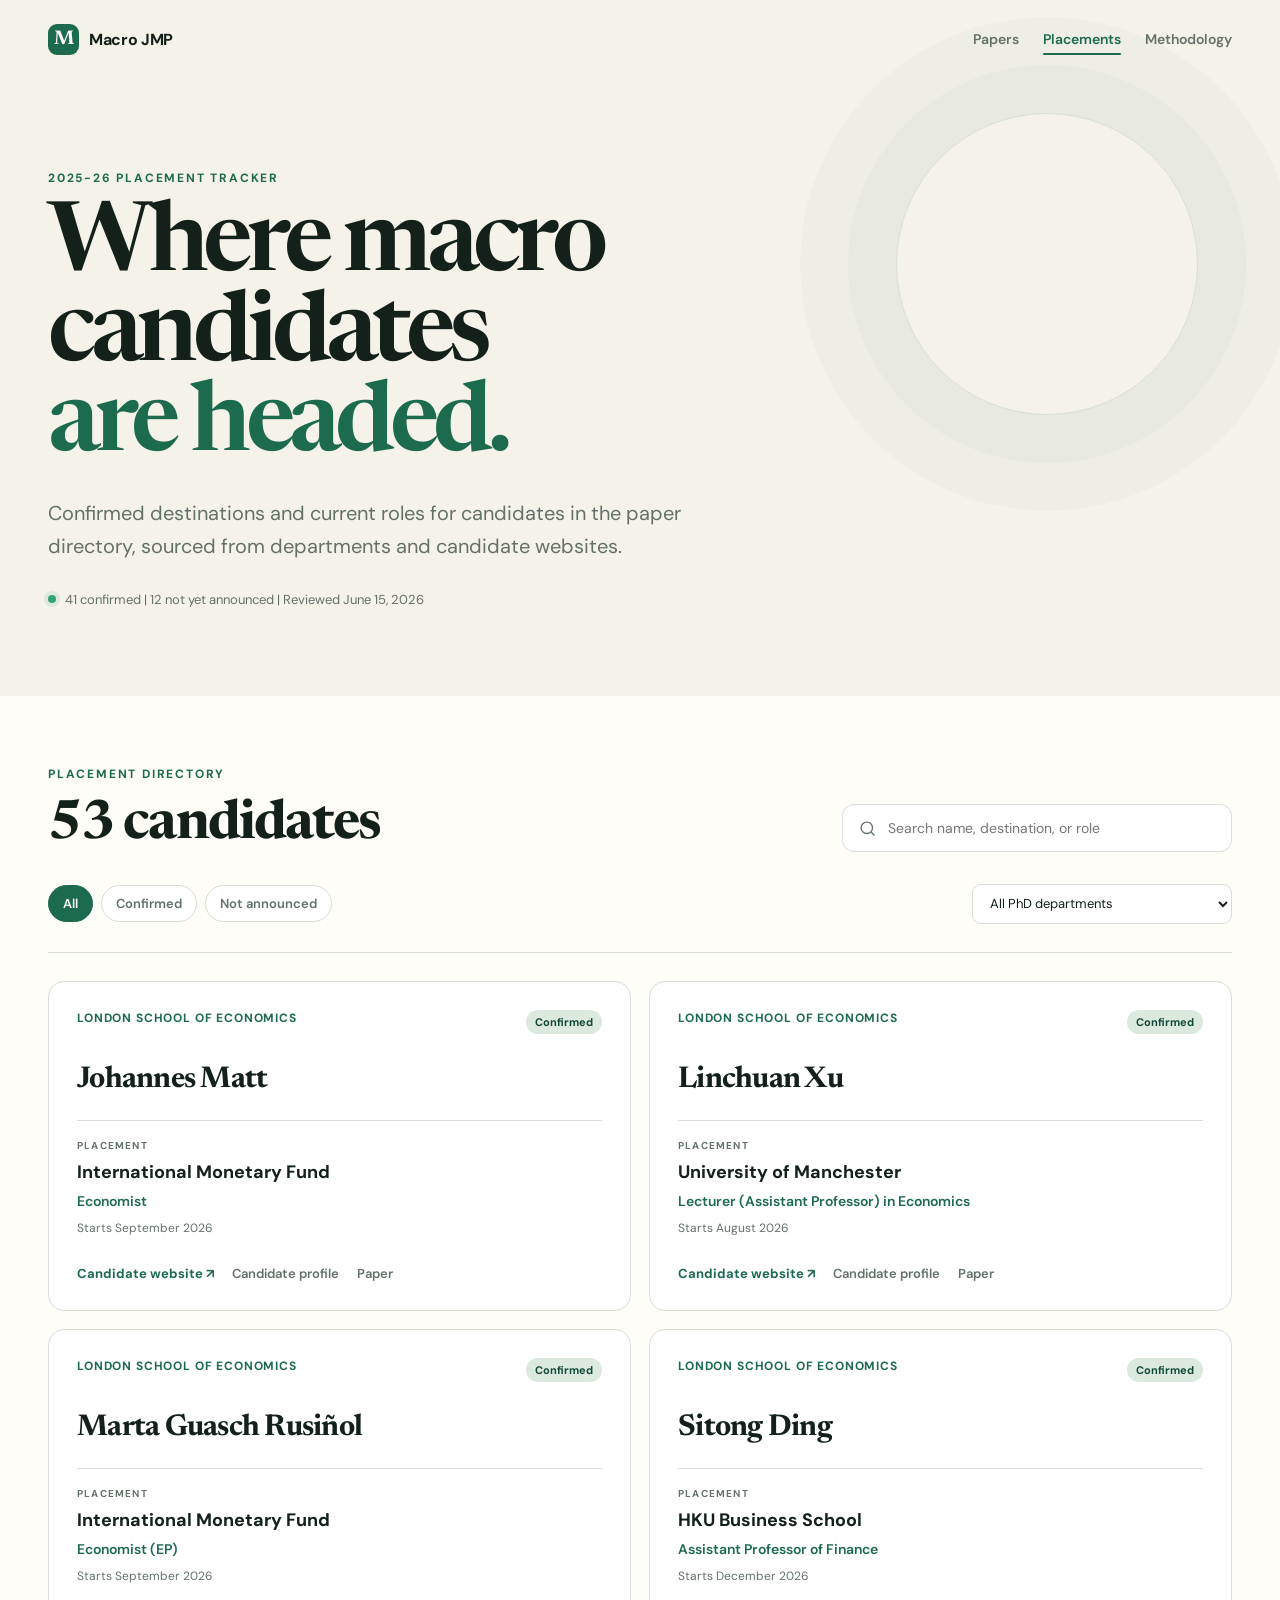
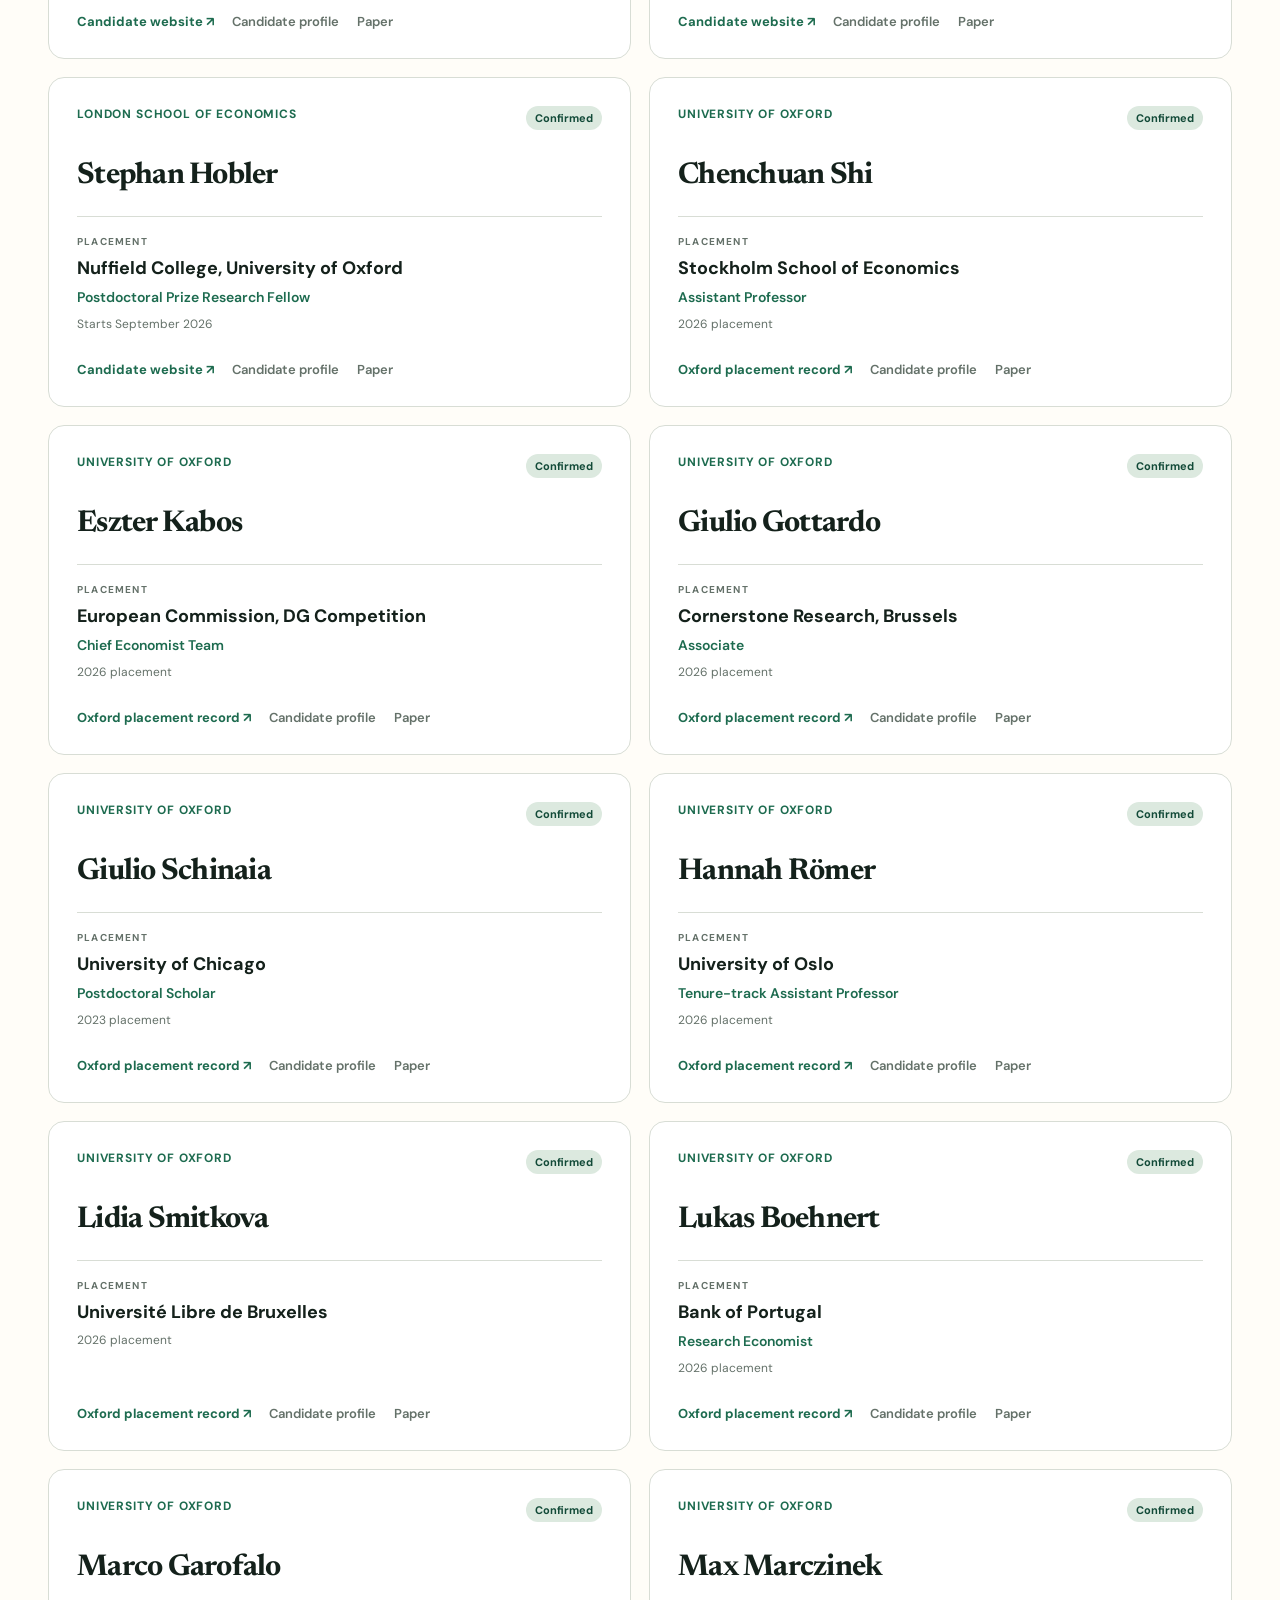
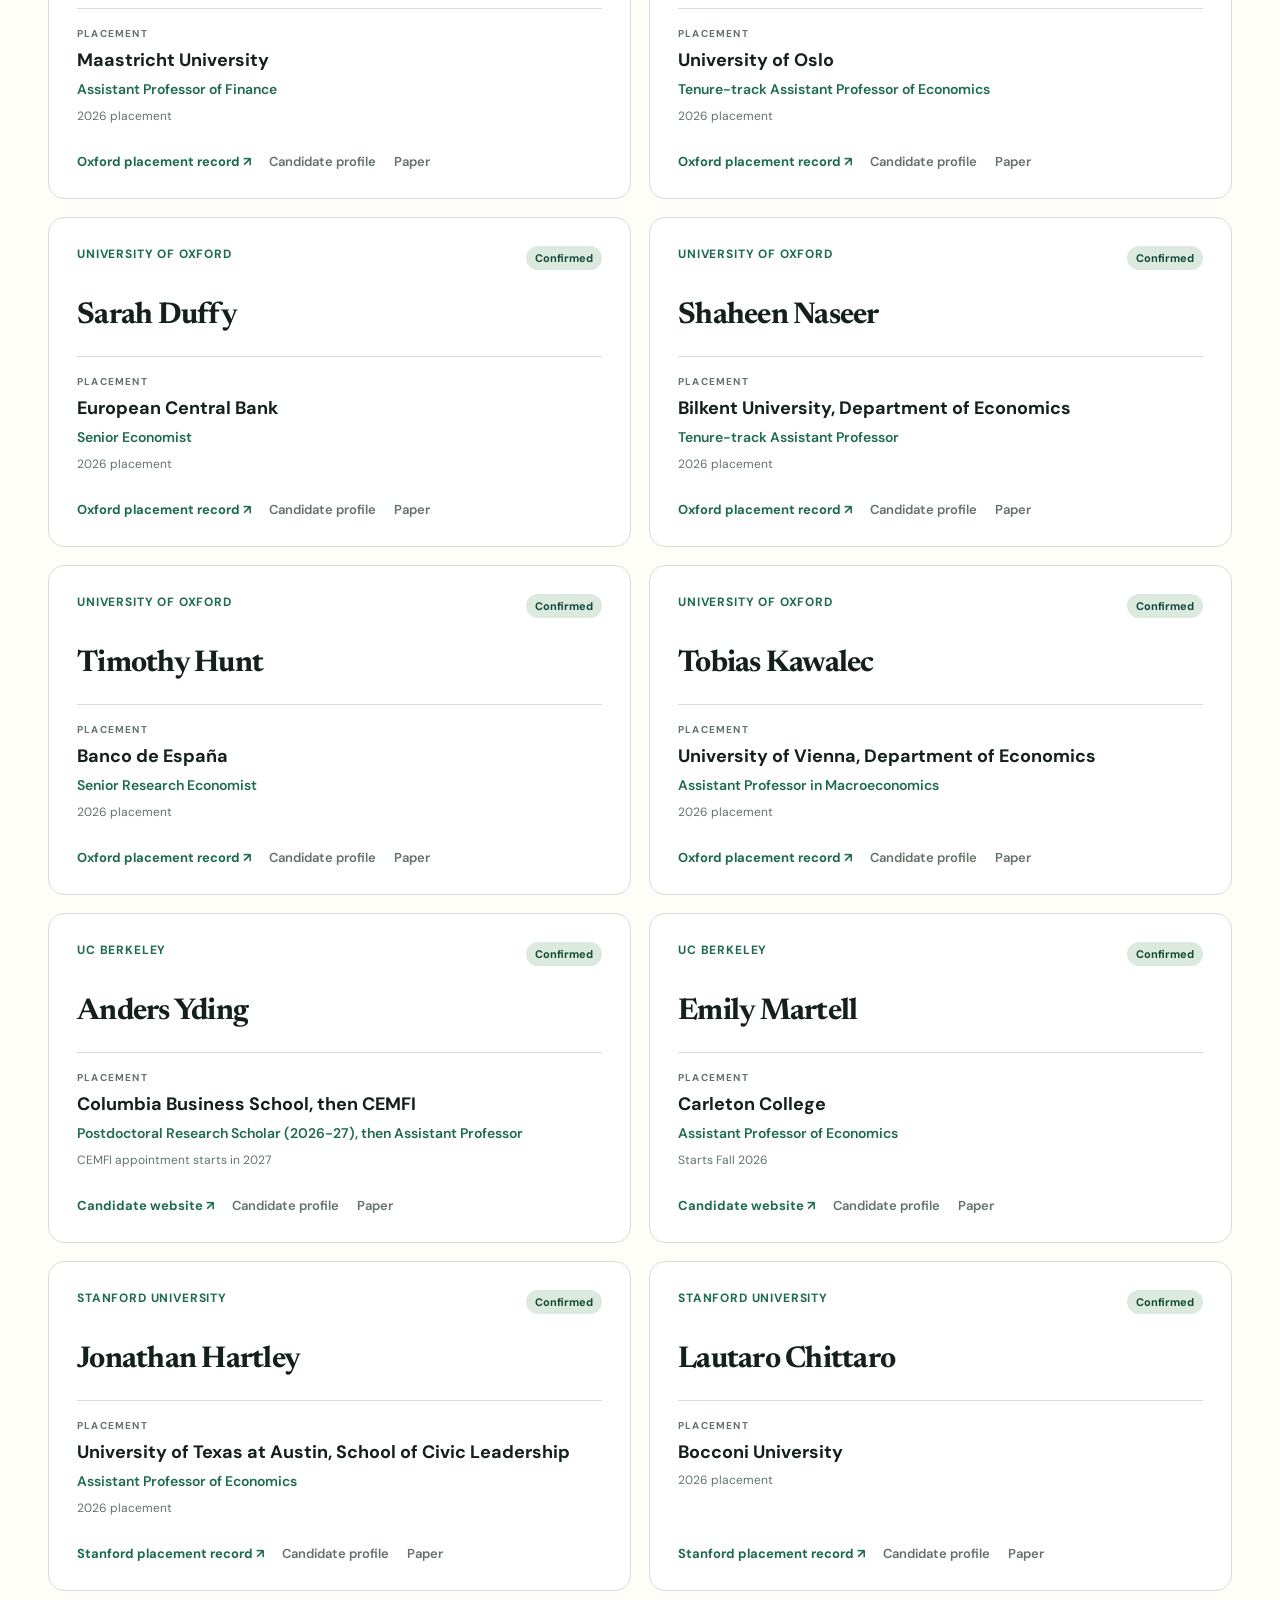
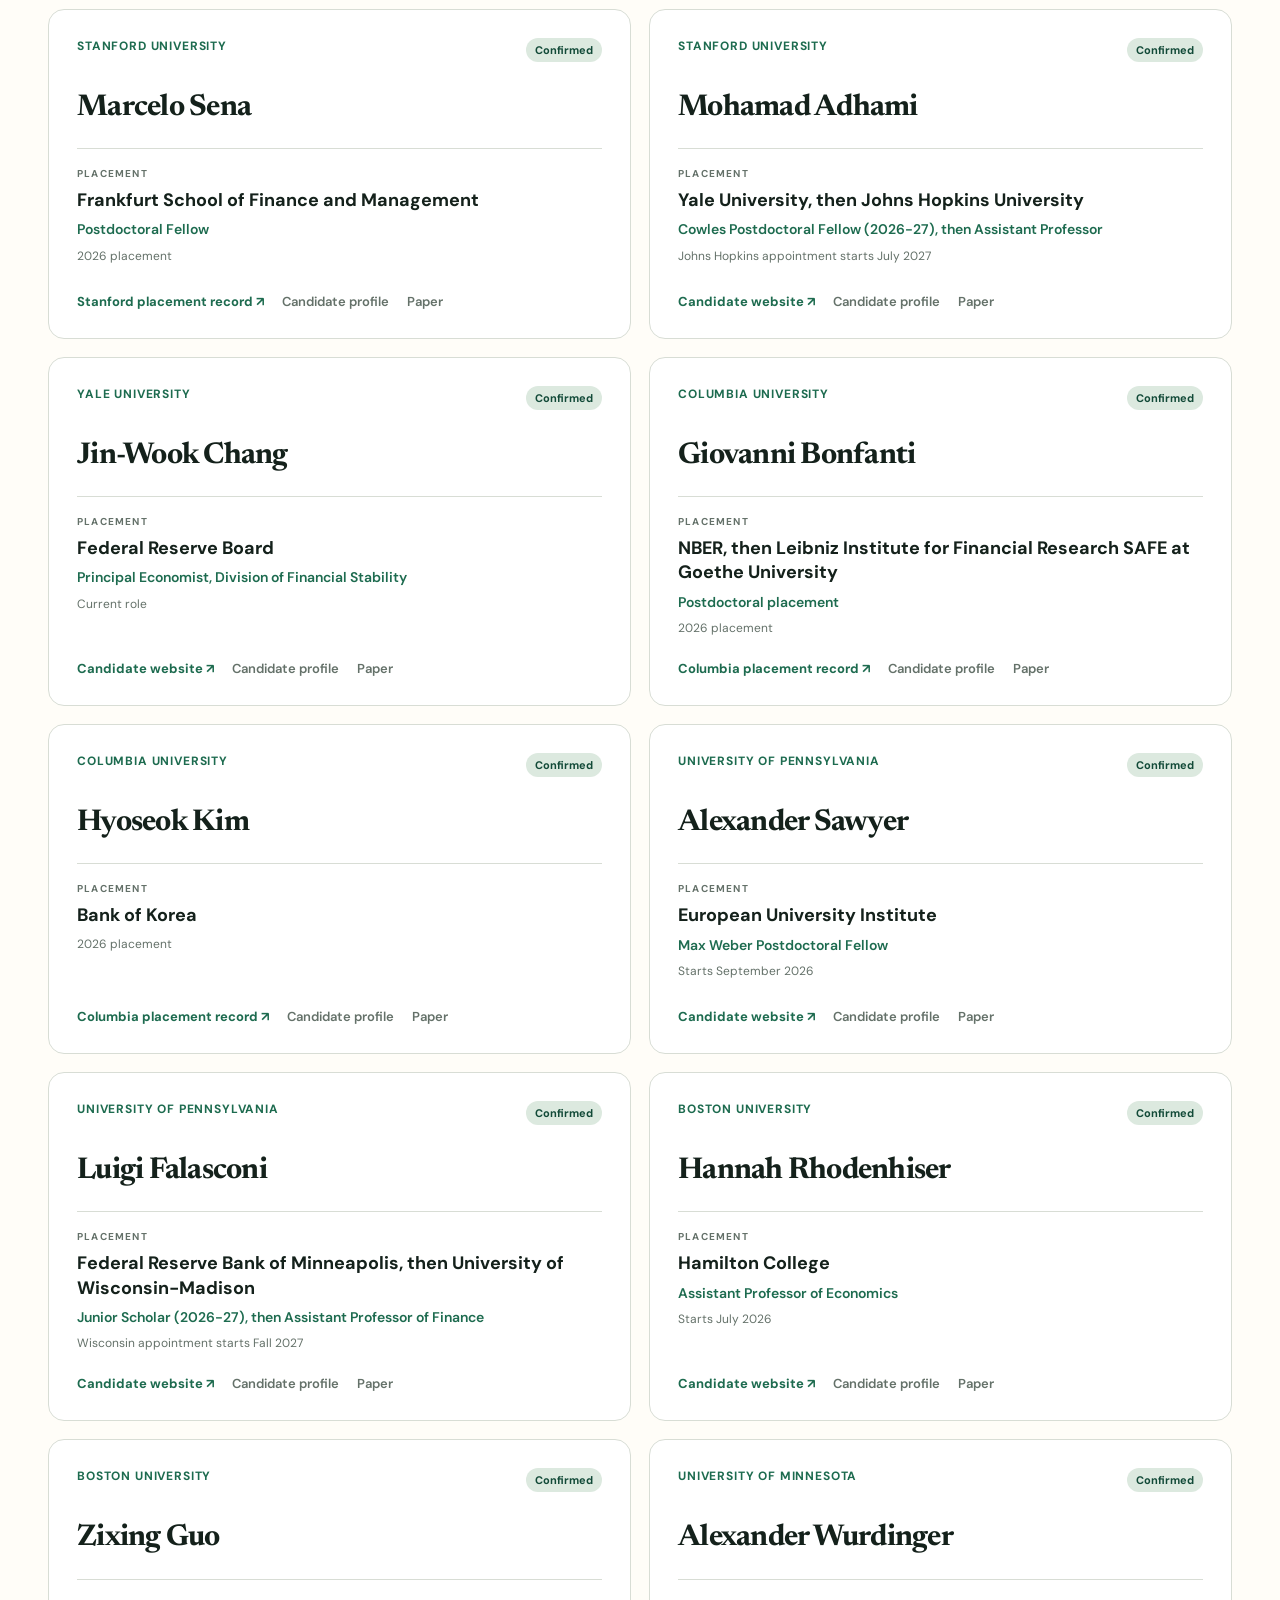
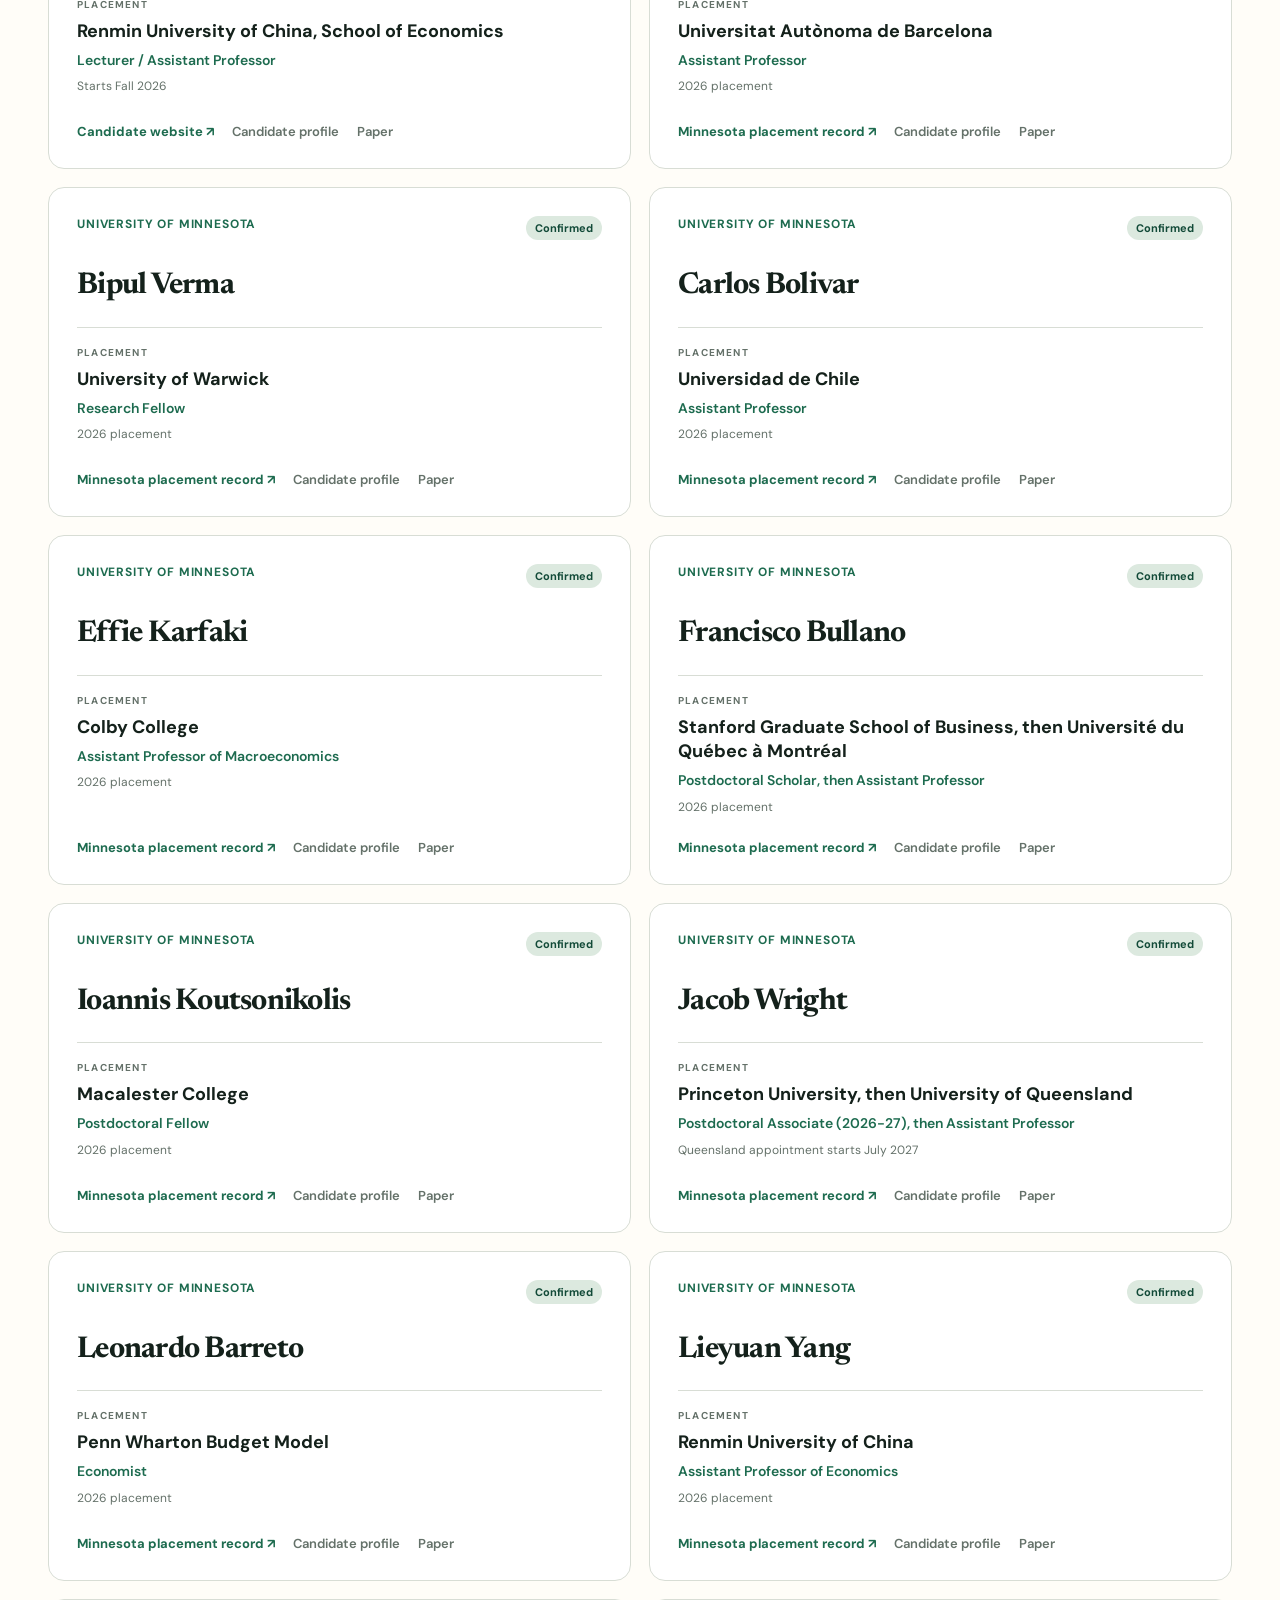
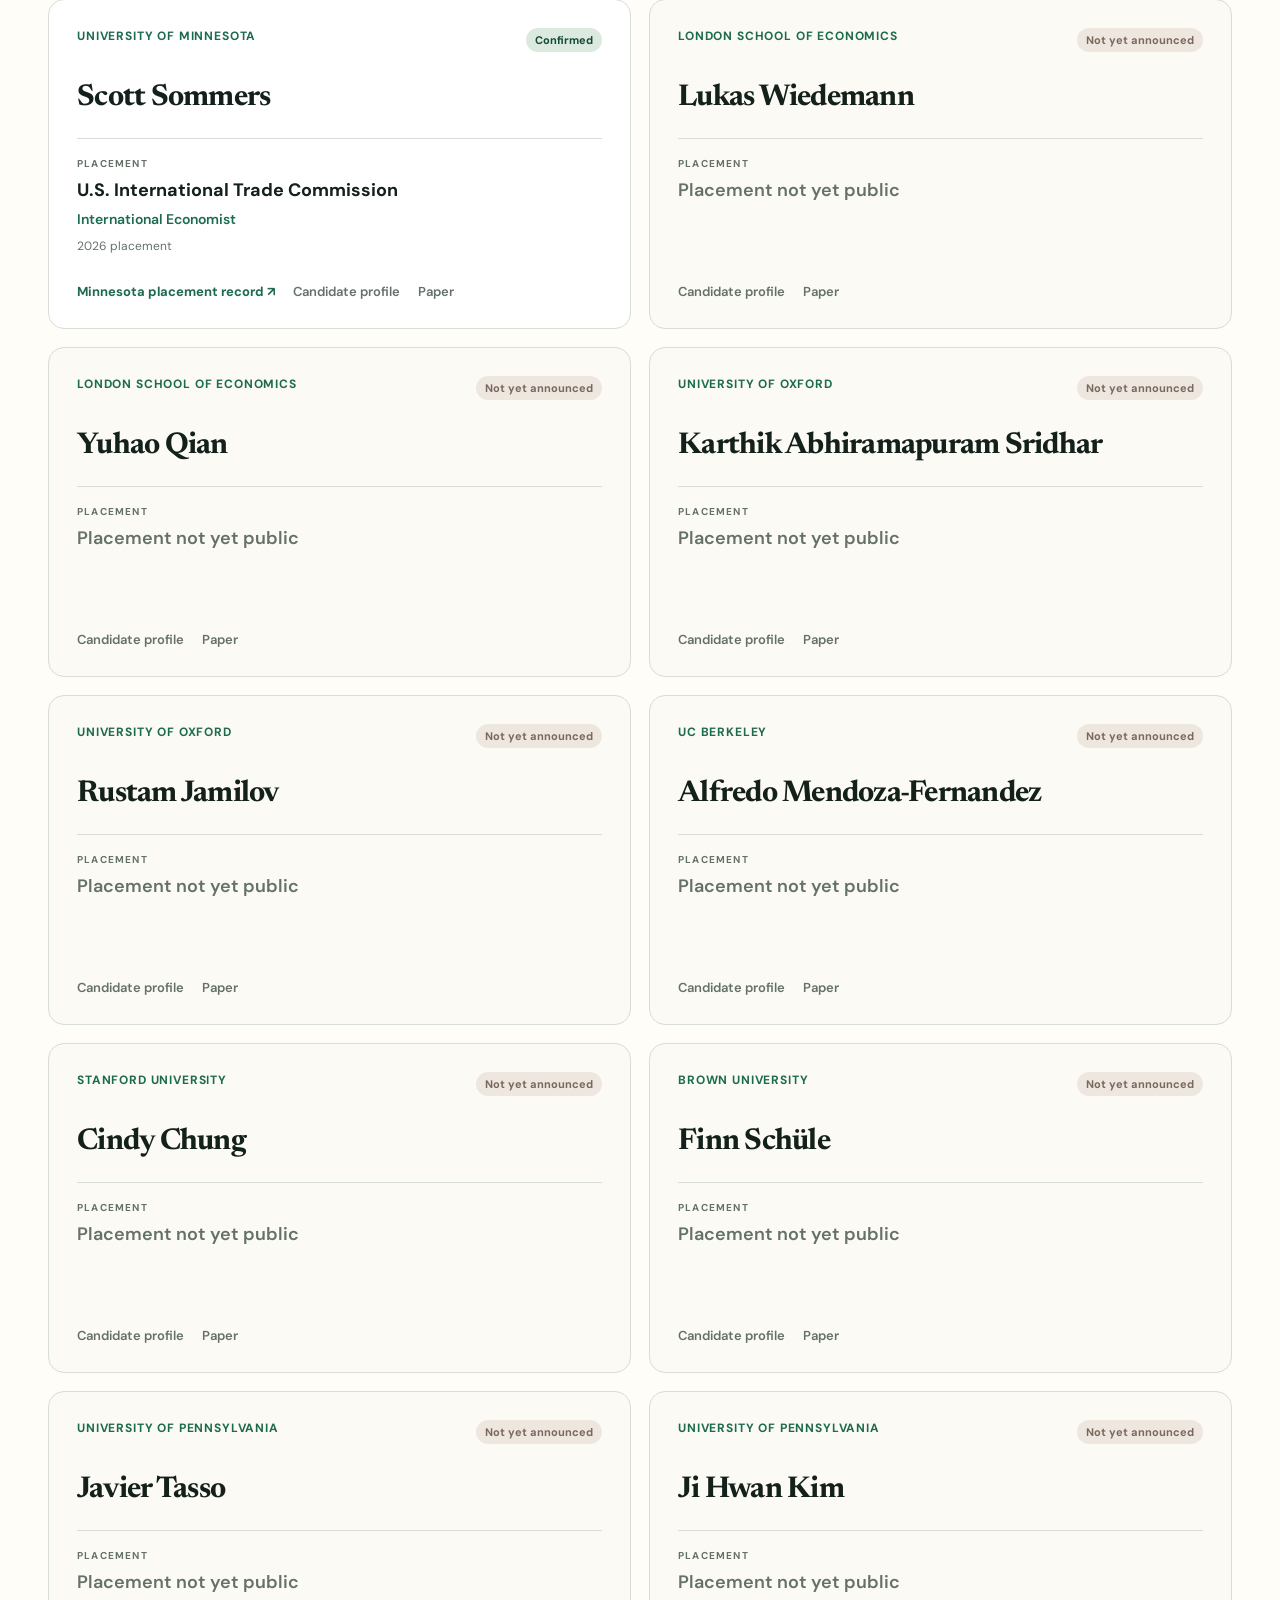
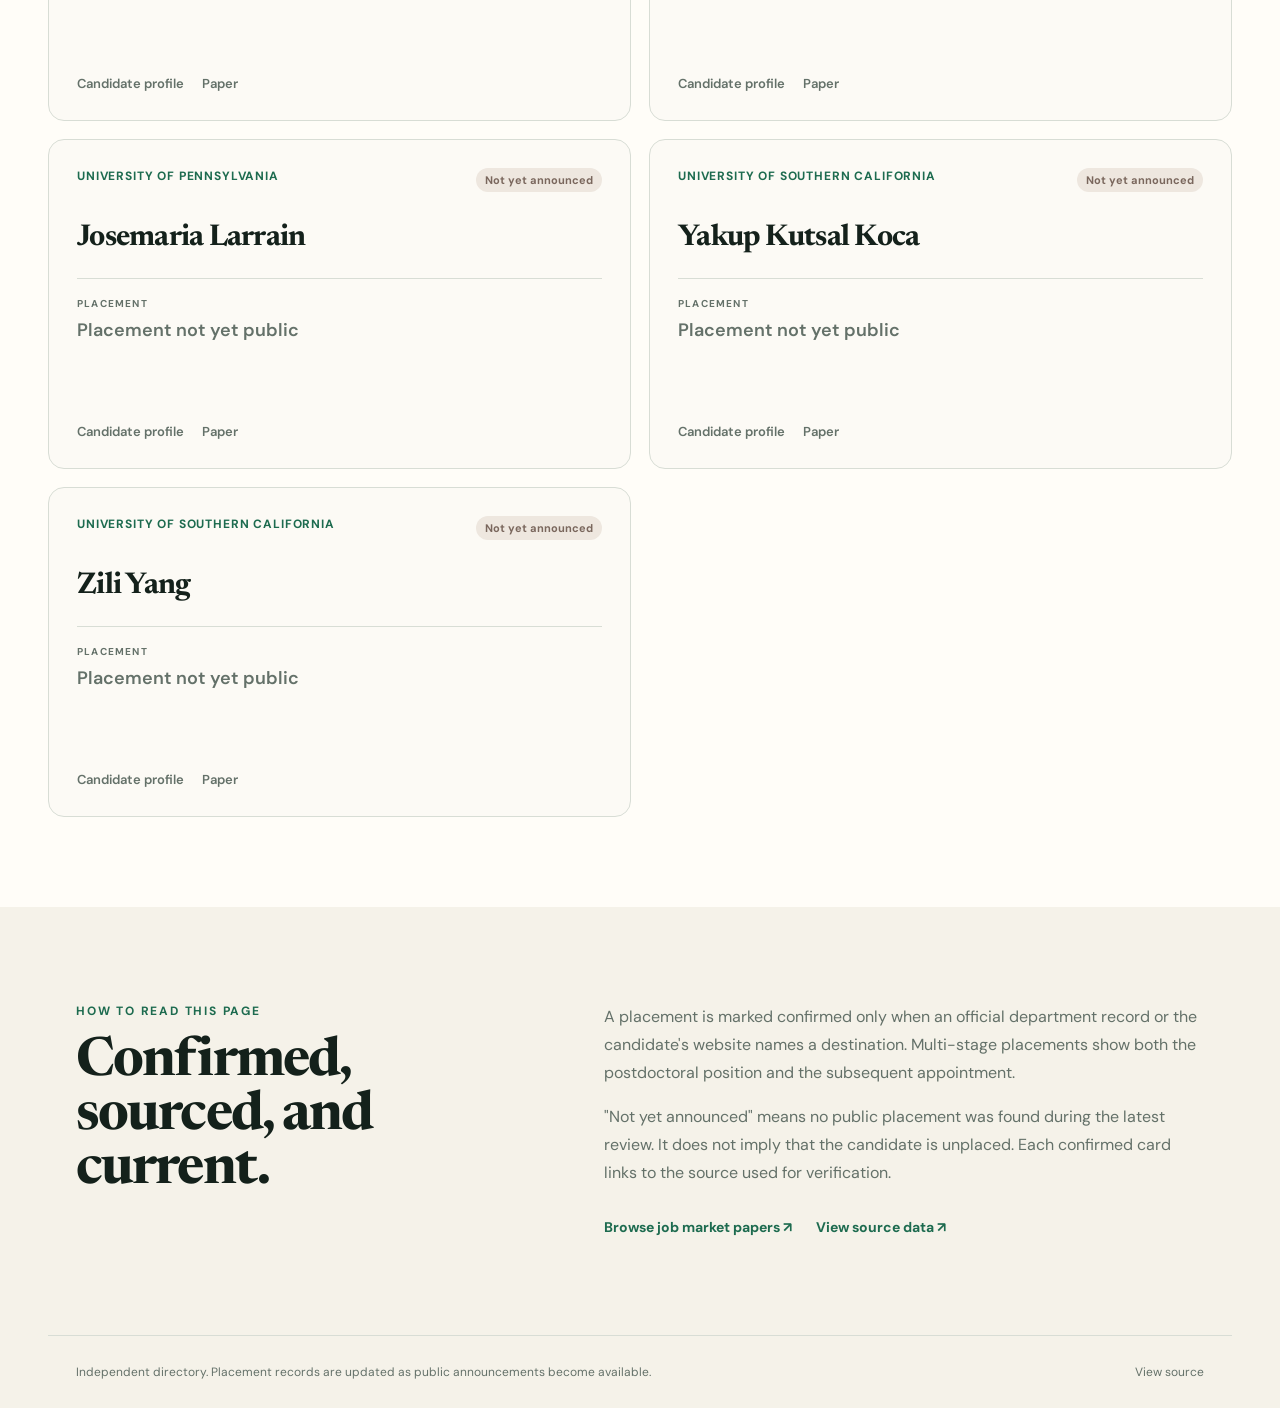
==== placements.html @ 66ee2a1e "Add candidate placements page" ====
<!doctype html>
<html lang="en">
<head>
  <meta charset="utf-8">
  <meta name="viewport" content="width=device-width, initial-scale=1">
  <meta name="description" content="Confirmed placements for macroeconomics PhD job market candidates from leading US and UK economics departments.">
  <title>Candidate Placements | Macro JMP</title>
  <link rel="preconnect" href="https://fonts.googleapis.com">
  <link rel="preconnect" href="https://fonts.gstatic.com" crossorigin>
  <link href="https://fonts.googleapis.com/css2?family=DM+Sans:wght@400;500;600;700&family=Newsreader:opsz,wght@6..72,600&display=swap" rel="stylesheet">
  <link rel="stylesheet" href="static/styles.css?v=20260615-2">
  <script src="static/placements.js" defer></script>
</head>
<body>
  <header class="site-header">
    <a class="brand" href="./" aria-label="Macro Job Market Papers home">
      <span class="brand-mark">M</span>
      <span>Macro JMP</span>
    </a>
    <nav class="site-nav" aria-label="Primary navigation">
      <a href="./">Papers</a>
      <a href="placements.html" aria-current="page">Placements</a>
      <a href="#methodology">Methodology</a>
    </nav>
  </header>

  <main>
    <section class="hero placement-hero">
      <div class="eyebrow">2025-26 placement tracker</div>
      <h1>Where macro candidates<br><span>are headed.</span></h1>
      <p class="hero-copy">Confirmed destinations and current roles for candidates in the paper directory, sourced from departments and candidate websites.</p>
      <div class="status-line" aria-live="polite">
        <span class="status-dot"></span>
        <span id="placement-summary">Loading placement data...</span>
      </div>
    </section>

    <section class="explorer" aria-labelledby="placements-heading">
      <div class="explorer-heading">
        <div>
          <p class="section-kicker">Placement directory</p>
          <h2 id="placements-heading"><span id="placement-count">0</span> candidates</h2>
        </div>
        <label class="search-box">
          <span class="sr-only">Search candidate placements</span>
          <svg viewBox="0 0 24 24" aria-hidden="true"><path d="m21 21-4.35-4.35m2.35-5.15a7.5 7.5 0 1 1-15 0 7.5 7.5 0 0 1 15 0Z"/></svg>
          <input id="placement-search" type="search" placeholder="Search name, destination, or role">
        </label>
      </div>

      <div class="filters" aria-label="Placement filters">
        <div class="filter-group" role="group" aria-label="Placement status">
          <button class="filter-chip active" type="button" data-status="all">All</button>
          <button class="filter-chip" type="button" data-status="confirmed">Confirmed</button>
          <button class="filter-chip" type="button" data-status="pending">Not announced</button>
        </div>
        <label class="select-wrap">
          <span class="sr-only">Filter by PhD department</span>
          <select id="placement-institution-filter">
            <option value="all">All PhD departments</option>
          </select>
        </label>
      </div>

      <div id="placement-grid" class="placement-grid"></div>
      <div id="placement-empty-state" class="empty-state" hidden>
        <h3>No matching placements</h3>
        <p>Try a broader search or clear a filter.</p>
        <button id="clear-placement-filters" type="button">Clear filters</button>
      </div>
    </section>

    <section id="methodology" class="methodology">
      <div>
        <p class="section-kicker">How to read this page</p>
        <h2>Confirmed, sourced, and current.</h2>
      </div>
      <div class="method-copy">
        <p>A placement is marked confirmed only when an official department record or the candidate's website names a destination. Multi-stage placements show both the postdoctoral position and the subsequent appointment.</p>
        <p>"Not yet announced" means no public placement was found during the latest review. It does not imply that the candidate is unplaced. Each confirmed card links to the source used for verification.</p>
        <div class="source-links">
          <a href="./">Browse job market papers <span>&nearr;</span></a>
          <a href="https://github.com/Souvikecon/econmarket" target="_blank" rel="noopener">View source data <span>&nearr;</span></a>
        </div>
      </div>
    </section>
  </main>

  <footer>
    <p>Independent directory. Placement records are updated as public announcements become available.</p>
    <a href="https://github.com/Souvikecon/econmarket" target="_blank" rel="noopener">View source</a>
  </footer>
</body>
</html>
---- static/styles.css ----
:root {
  --ink: #14211b;
  --muted: #647169;
  --paper: #f5f2e9;
  --white: #fffdf8;
  --green: #1d6b4f;
  --green-dark: #124a38;
  --green-soft: #dce9df;
  --line: #d8ddd5;
  --orange: #df6b3d;
  --shadow: 0 18px 50px rgba(24, 45, 35, 0.08);
}

* { box-sizing: border-box; }

html { scroll-behavior: smooth; }

body {
  margin: 0;
  color: var(--ink);
  background: var(--paper);
  font-family: "DM Sans", sans-serif;
  -webkit-font-smoothing: antialiased;
}

a { color: inherit; }

.site-header {
  max-width: 1240px;
  height: 78px;
  margin: 0 auto;
  padding: 0 28px;
  display: flex;
  align-items: center;
  justify-content: space-between;
}

.brand {
  display: inline-flex;
  align-items: center;
  gap: 10px;
  color: var(--ink);
  font-weight: 700;
  text-decoration: none;
  letter-spacing: -0.02em;
}

.brand-mark {
  width: 31px;
  height: 31px;
  display: grid;
  place-items: center;
  border-radius: 9px;
  color: var(--white);
  background: var(--green);
  font-family: "Newsreader", serif;
  font-size: 20px;
}

.method-link, .site-nav a {
  color: var(--muted);
  font-size: 14px;
  font-weight: 600;
  text-decoration: none;
}

.site-nav {
  display: flex;
  align-items: center;
  gap: 24px;
}

.site-nav a:hover, .site-nav a[aria-current="page"] { color: var(--green); }
.site-nav a[aria-current="page"] { position: relative; }
.site-nav a[aria-current="page"]::after {
  content: "";
  position: absolute;
  right: 0;
  bottom: -7px;
  left: 0;
  height: 2px;
  border-radius: 2px;
  background: var(--green);
}

.hero {
  max-width: 1240px;
  margin: 0 auto;
  padding: 92px 28px 88px;
  position: relative;
}

.hero::after {
  content: "";
  position: absolute;
  z-index: -1;
  top: 35px;
  right: 5%;
  width: 300px;
  height: 300px;
  border: 1px solid rgba(29, 107, 79, 0.14);
  border-radius: 50%;
  box-shadow: 0 0 0 48px rgba(29, 107, 79, 0.035), 0 0 0 96px rgba(29, 107, 79, 0.025);
}

.eyebrow, .section-kicker {
  margin: 0 0 16px;
  color: var(--green);
  font-size: 12px;
  font-weight: 700;
  letter-spacing: 0.15em;
  text-transform: uppercase;
}

h1, h2, h3, p { margin-top: 0; }

h1 {
  max-width: 850px;
  margin-bottom: 24px;
  font-family: "Newsreader", serif;
  font-size: clamp(54px, 8vw, 96px);
  font-weight: 600;
  line-height: 0.94;
  letter-spacing: -0.055em;
}

h1 span { color: var(--green); }

.hero-copy {
  max-width: 650px;
  margin-bottom: 28px;
  color: var(--muted);
  font-size: clamp(17px, 2vw, 20px);
  line-height: 1.65;
}

.status-line {
  display: flex;
  align-items: center;
  gap: 9px;
  color: var(--muted);
  font-size: 13px;
}

.status-dot {
  width: 8px;
  height: 8px;
  border-radius: 50%;
  background: #33a36f;
  box-shadow: 0 0 0 4px rgba(51, 163, 111, 0.12);
}

.explorer {
  padding: 70px max(28px, calc((100vw - 1184px) / 2)) 90px;
  background: var(--white);
}

.explorer-heading {
  display: flex;
  align-items: end;
  justify-content: space-between;
  gap: 28px;
  margin-bottom: 32px;
}

h2 {
  margin-bottom: 0;
  font-family: "Newsreader", serif;
  font-size: clamp(36px, 5vw, 54px);
  line-height: 1;
  letter-spacing: -0.035em;
}

.search-box {
  width: min(100%, 390px);
  height: 48px;
  display: flex;
  align-items: center;
  gap: 10px;
  padding: 0 15px;
  border: 1px solid var(--line);
  border-radius: 12px;
  background: #fff;
}

.search-box:focus-within { border-color: var(--green); box-shadow: 0 0 0 3px rgba(29, 107, 79, 0.1); }

.search-box svg {
  width: 20px;
  fill: none;
  stroke: var(--muted);
  stroke-linecap: round;
  stroke-width: 1.8;
}

.search-box input {
  width: 100%;
  border: 0;
  outline: 0;
  color: var(--ink);
  background: transparent;
  font: inherit;
  font-size: 14px;
}

.filters {
  display: flex;
  align-items: center;
  justify-content: space-between;
  gap: 20px;
  padding-bottom: 28px;
  border-bottom: 1px solid var(--line);
}

.filter-group { display: flex; gap: 8px; flex-wrap: wrap; }

.filter-chip, #clear-filters, #clear-placement-filters {
  padding: 9px 14px;
  border: 1px solid var(--line);
  border-radius: 999px;
  color: var(--muted);
  background: #fff;
  font: inherit;
  font-size: 13px;
  font-weight: 600;
  cursor: pointer;
}

.filter-chip.active {
  color: #fff;
  border-color: var(--green);
  background: var(--green);
}

.select-wrap select {
  max-width: 260px;
  height: 40px;
  padding: 0 34px 0 13px;
  border: 1px solid var(--line);
  border-radius: 9px;
  color: var(--ink);
  background: #fff;
  font: inherit;
  font-size: 13px;
}

.paper-grid {
  display: grid;
  grid-template-columns: repeat(2, minmax(0, 1fr));
  gap: 18px;
  padding-top: 28px;
}

.paper-card {
  min-height: 310px;
  padding: 28px;
  display: flex;
  flex-direction: column;
  border: 1px solid var(--line);
  border-radius: 16px;
  background: #fff;
  transition: transform 180ms ease, box-shadow 180ms ease, border-color 180ms ease;
}

.paper-card:hover {
  transform: translateY(-3px);
  border-color: #b9c8bd;
  box-shadow: var(--shadow);
}

.card-top {
  display: flex;
  justify-content: space-between;
  gap: 16px;
  margin-bottom: 30px;
}

.institution {
  color: var(--green);
  font-size: 12px;
  font-weight: 700;
  letter-spacing: 0.07em;
  text-transform: uppercase;
}

.rank {
  flex: 0 0 auto;
  color: var(--muted);
  font-size: 12px;
}

.paper-card h3 {
  margin-bottom: 10px;
  font-family: "Newsreader", serif;
  font-size: 27px;
  line-height: 1.12;
  letter-spacing: -0.025em;
}

.candidate-name {
  margin-bottom: 18px;
  color: var(--muted);
  font-size: 14px;
}

.field-list {
  display: flex;
  flex-wrap: wrap;
  gap: 7px;
  margin-bottom: 26px;
}

.field-tag {
  padding: 5px 9px;
  border-radius: 6px;
  color: var(--green-dark);
  background: var(--green-soft);
  font-size: 11px;
  font-weight: 600;
}

.card-links {
  margin-top: auto;
  display: flex;
  align-items: center;
  gap: 18px;
}

.paper-link {
  display: inline-flex;
  align-items: center;
  gap: 7px;
  color: #fff;
  background: var(--green);
  padding: 10px 14px;
  border-radius: 9px;
  font-size: 13px;
  font-weight: 700;
  text-decoration: none;
}

.profile-link {
  color: var(--muted);
  font-size: 13px;
  font-weight: 600;
  text-decoration: none;
}

.paper-link:hover { background: var(--green-dark); }
.profile-link:hover { color: var(--green); }

.empty-state {
  margin-top: 28px;
  padding: 80px 24px;
  border: 1px dashed var(--line);
  border-radius: 16px;
  text-align: center;
}

.empty-state h3 { margin-bottom: 8px; font-size: 22px; }
.empty-state p { color: var(--muted); }
#clear-filters { color: #fff; border-color: var(--green); background: var(--green); }

.placement-grid {
  display: grid;
  grid-template-columns: repeat(2, minmax(0, 1fr));
  gap: 18px;
  padding-top: 28px;
}

.placement-card {
  min-height: 330px;
  padding: 28px;
  display: flex;
  flex-direction: column;
  border: 1px solid var(--line);
  border-radius: 16px;
  background: #fff;
  transition: transform 180ms ease, box-shadow 180ms ease, border-color 180ms ease;
}

.placement-card:hover {
  transform: translateY(-3px);
  border-color: #b9c8bd;
  box-shadow: var(--shadow);
}

.placement-card h3 {
  margin-bottom: 24px;
  font-family: "Newsreader", serif;
  font-size: 30px;
  line-height: 1.08;
  letter-spacing: -0.025em;
}

.placement-status {
  flex: 0 0 auto;
  padding: 5px 9px;
  border-radius: 999px;
  font-size: 11px;
  font-weight: 700;
}

.placement-status.confirmed { color: var(--green-dark); background: var(--green-soft); }
.placement-status.pending { color: #7a675d; background: #eee7df; }

.placement-detail {
  padding-top: 18px;
  border-top: 1px solid var(--line);
}

.placement-label {
  display: block;
  margin-bottom: 8px;
  color: var(--muted);
  font-size: 10px;
  font-weight: 700;
  letter-spacing: 0.12em;
  text-transform: uppercase;
}

.placement-destination {
  display: block;
  color: var(--ink);
  font-size: 18px;
  line-height: 1.35;
  overflow-wrap: anywhere;
}

.placement-position {
  margin: 7px 0 0;
  color: var(--green);
  font-size: 14px;
  font-weight: 600;
  line-height: 1.45;
  overflow-wrap: anywhere;
}

.placement-timing {
  margin: 8px 0 0;
  color: var(--muted);
  font-size: 12px;
}

.placement-links {
  margin-top: auto;
  padding-top: 24px;
  display: flex;
  align-items: center;
  flex-wrap: wrap;
  gap: 10px 18px;
}

.source-link {
  color: var(--green);
  font-size: 13px;
  font-weight: 700;
  text-decoration: none;
  overflow-wrap: anywhere;
}

.pending-card { background: #fcfaf5; }
.pending-card .placement-destination { color: var(--muted); font-weight: 600; }
#clear-placement-filters { color: #fff; border-color: var(--green); background: var(--green); }

.methodology {
  max-width: 1184px;
  margin: 0 auto;
  padding: 96px 28px;
  display: grid;
  grid-template-columns: 0.8fr 1.2fr;
  gap: 10vw;
}

.method-copy {
  color: var(--muted);
  font-size: 16px;
  line-height: 1.75;
}

.source-links { display: flex; flex-wrap: wrap; gap: 16px 24px; margin-top: 28px; }
.source-links a { color: var(--green); font-size: 14px; font-weight: 700; text-decoration: none; }

footer {
  max-width: 1184px;
  margin: 0 auto;
  padding: 28px;
  display: flex;
  justify-content: space-between;
  gap: 24px;
  border-top: 1px solid var(--line);
  color: var(--muted);
  font-size: 12px;
}

footer p { margin: 0; }
footer a { text-decoration: none; }

.sr-only {
  position: absolute;
  width: 1px;
  height: 1px;
  padding: 0;
  margin: -1px;
  overflow: hidden;
  clip: rect(0, 0, 0, 0);
  white-space: nowrap;
  border: 0;
}

@media (max-width: 760px) {
  .site-header { height: 66px; padding-inline: 20px; }
  .site-nav { gap: 14px; }
  .site-nav a { font-size: 12px; }
  .hero { padding: 68px 20px 70px; }
  .hero::after { width: 170px; height: 170px; top: 20px; right: 0; }
  h1 { font-size: clamp(42px, 12vw, 58px); }
  .explorer { padding: 58px 20px 70px; }
  .explorer-heading { align-items: stretch; flex-direction: column; }
  .search-box { width: 100%; }
  .filters { align-items: stretch; flex-direction: column; }
  .select-wrap select { width: 100%; max-width: none; }
  .paper-grid { grid-template-columns: 1fr; }
  .paper-card { min-height: 290px; padding: 24px; }
  .placement-grid { grid-template-columns: 1fr; }
  .placement-card { min-height: 310px; padding: 24px; }
  .methodology { grid-template-columns: 1fr; gap: 36px; padding: 70px 20px; }
  footer { margin-inline: 20px; padding-inline: 0; flex-direction: column; }
}

@media (max-width: 360px) {
  .brand > span:last-child { display: none; }
  h1 { font-size: 36px; }
}
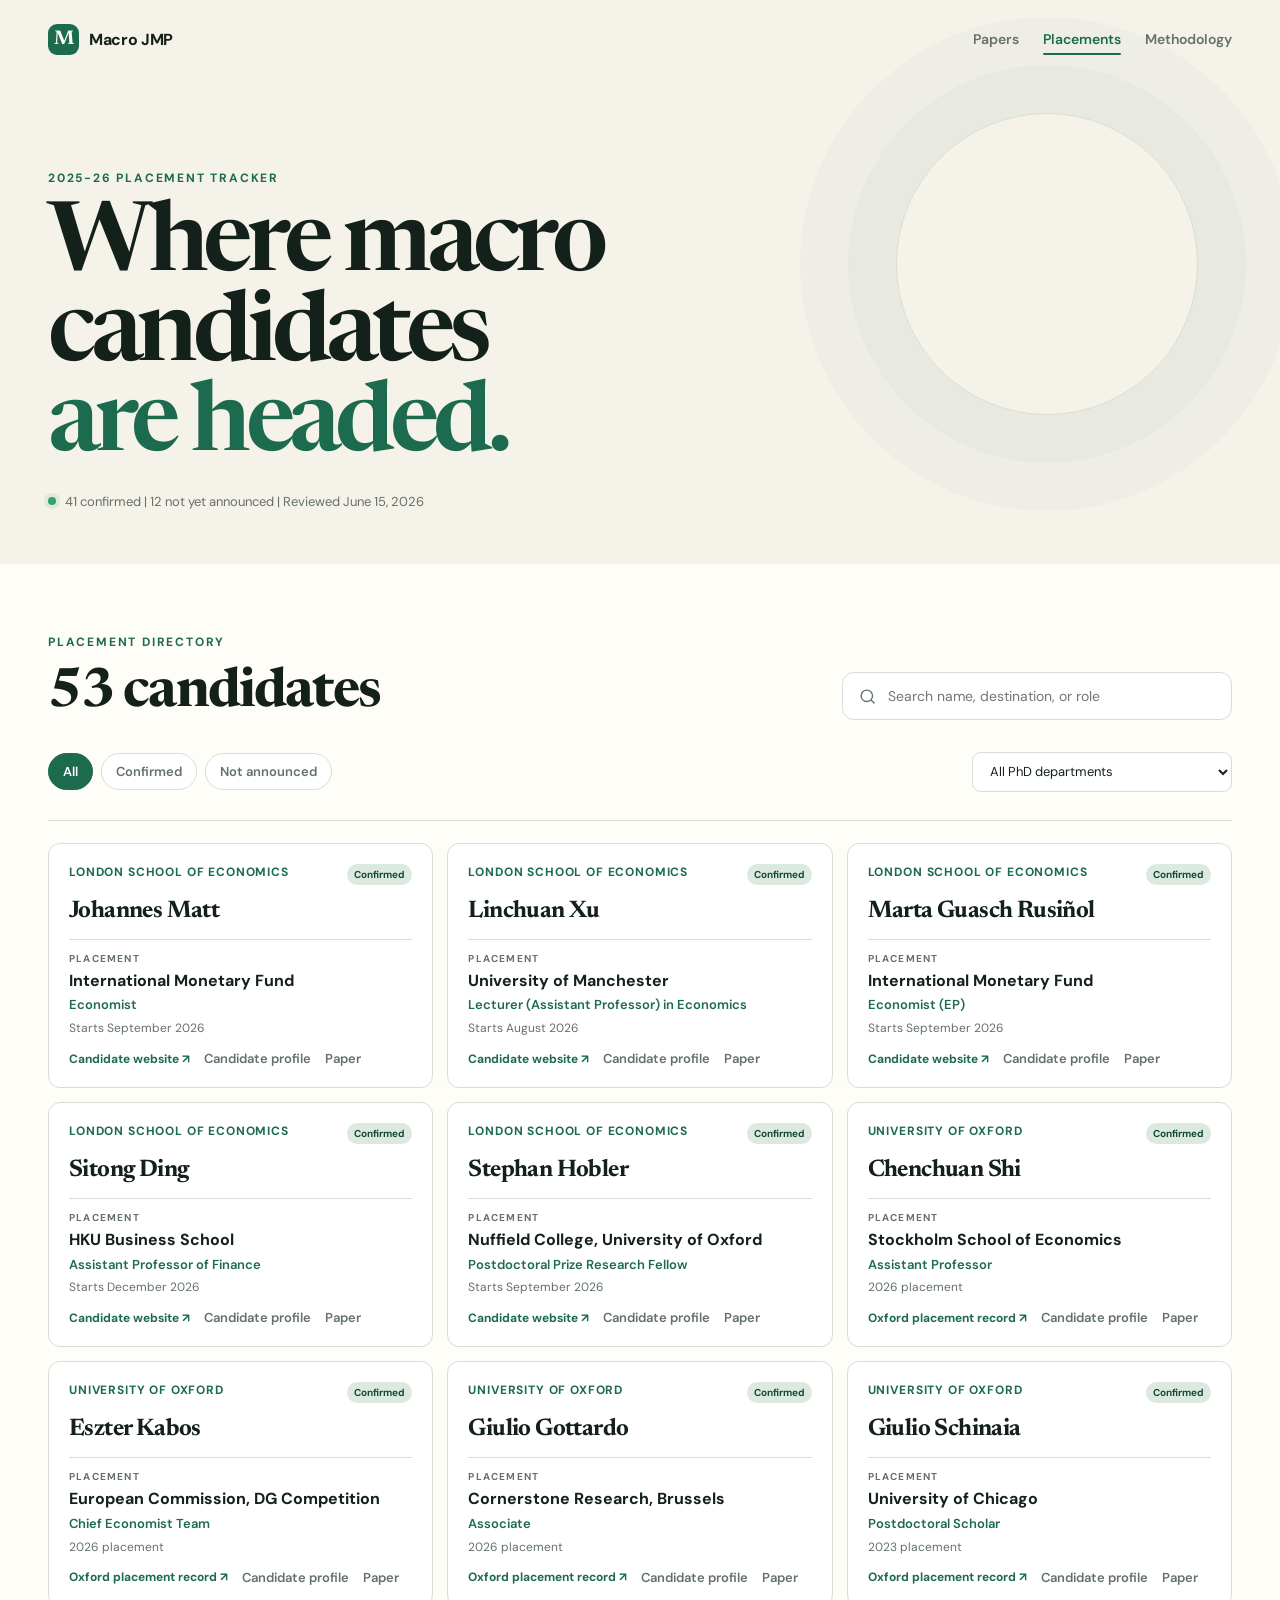
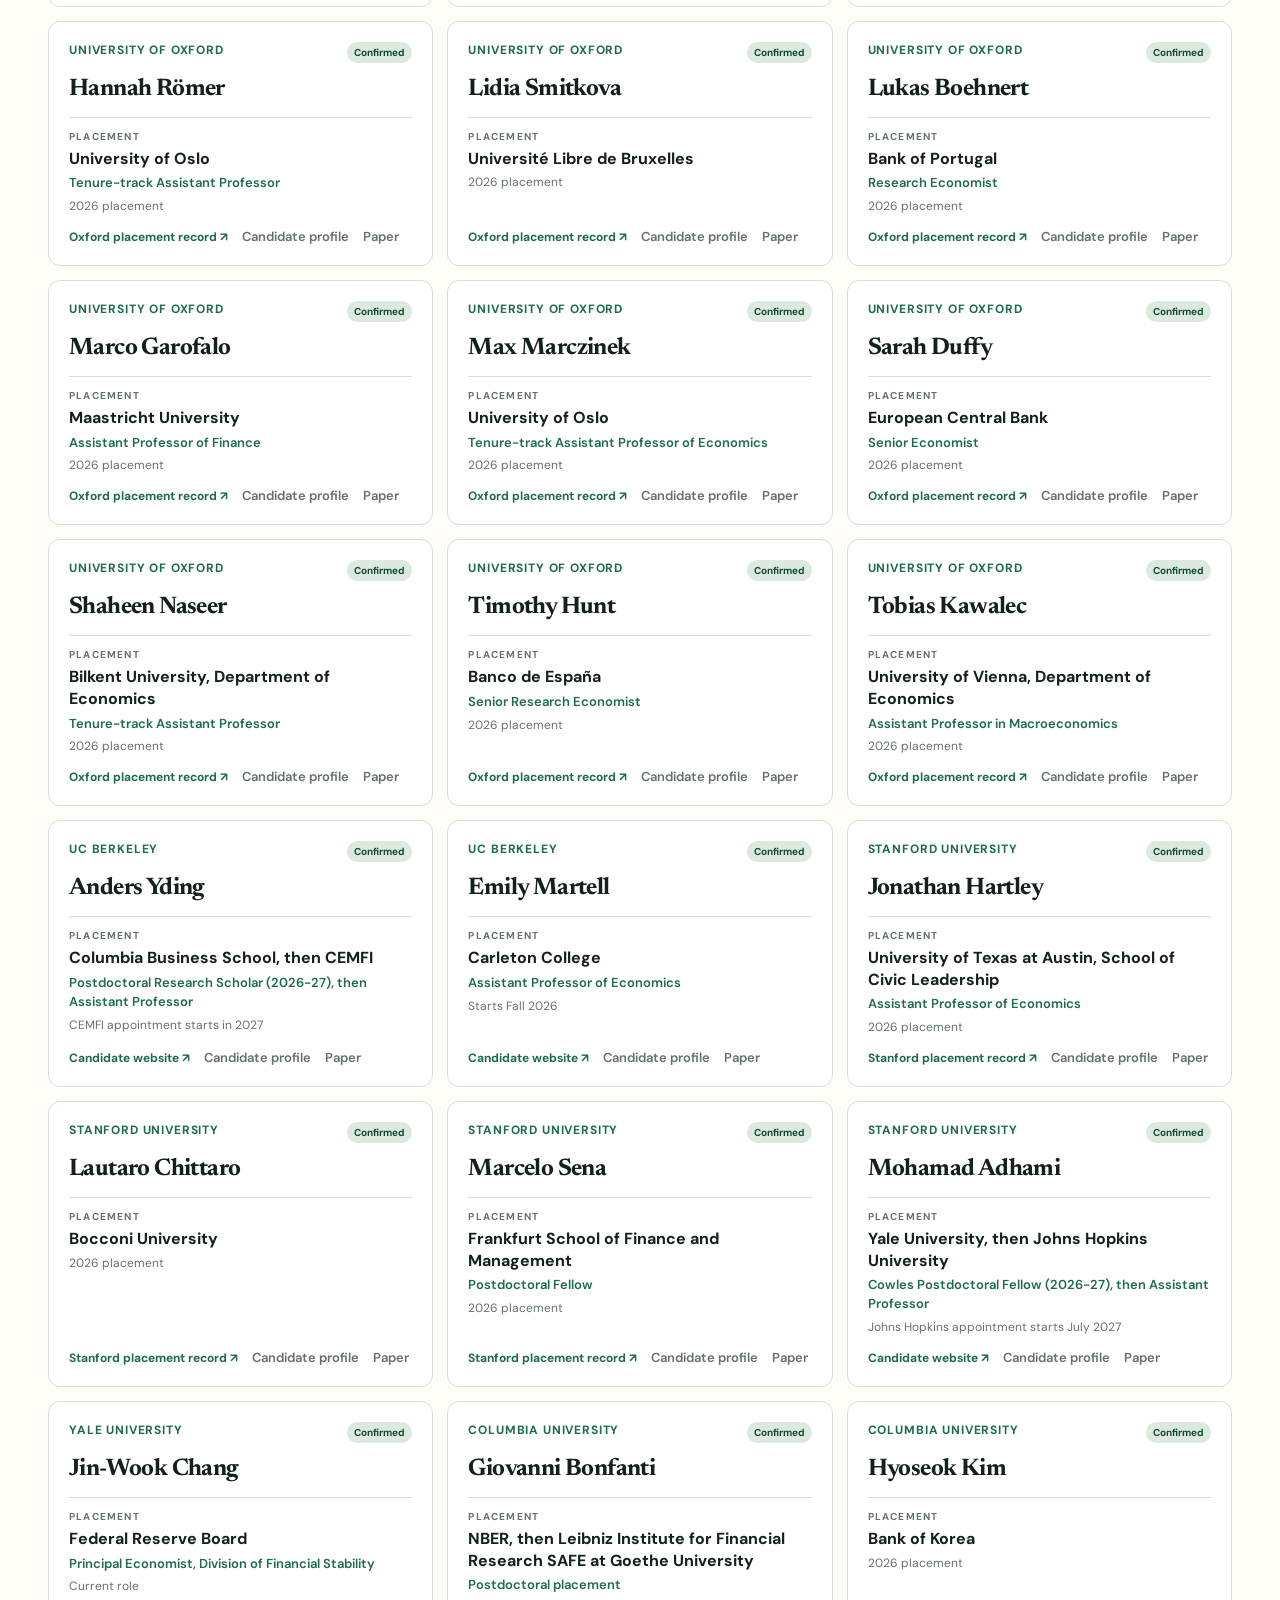
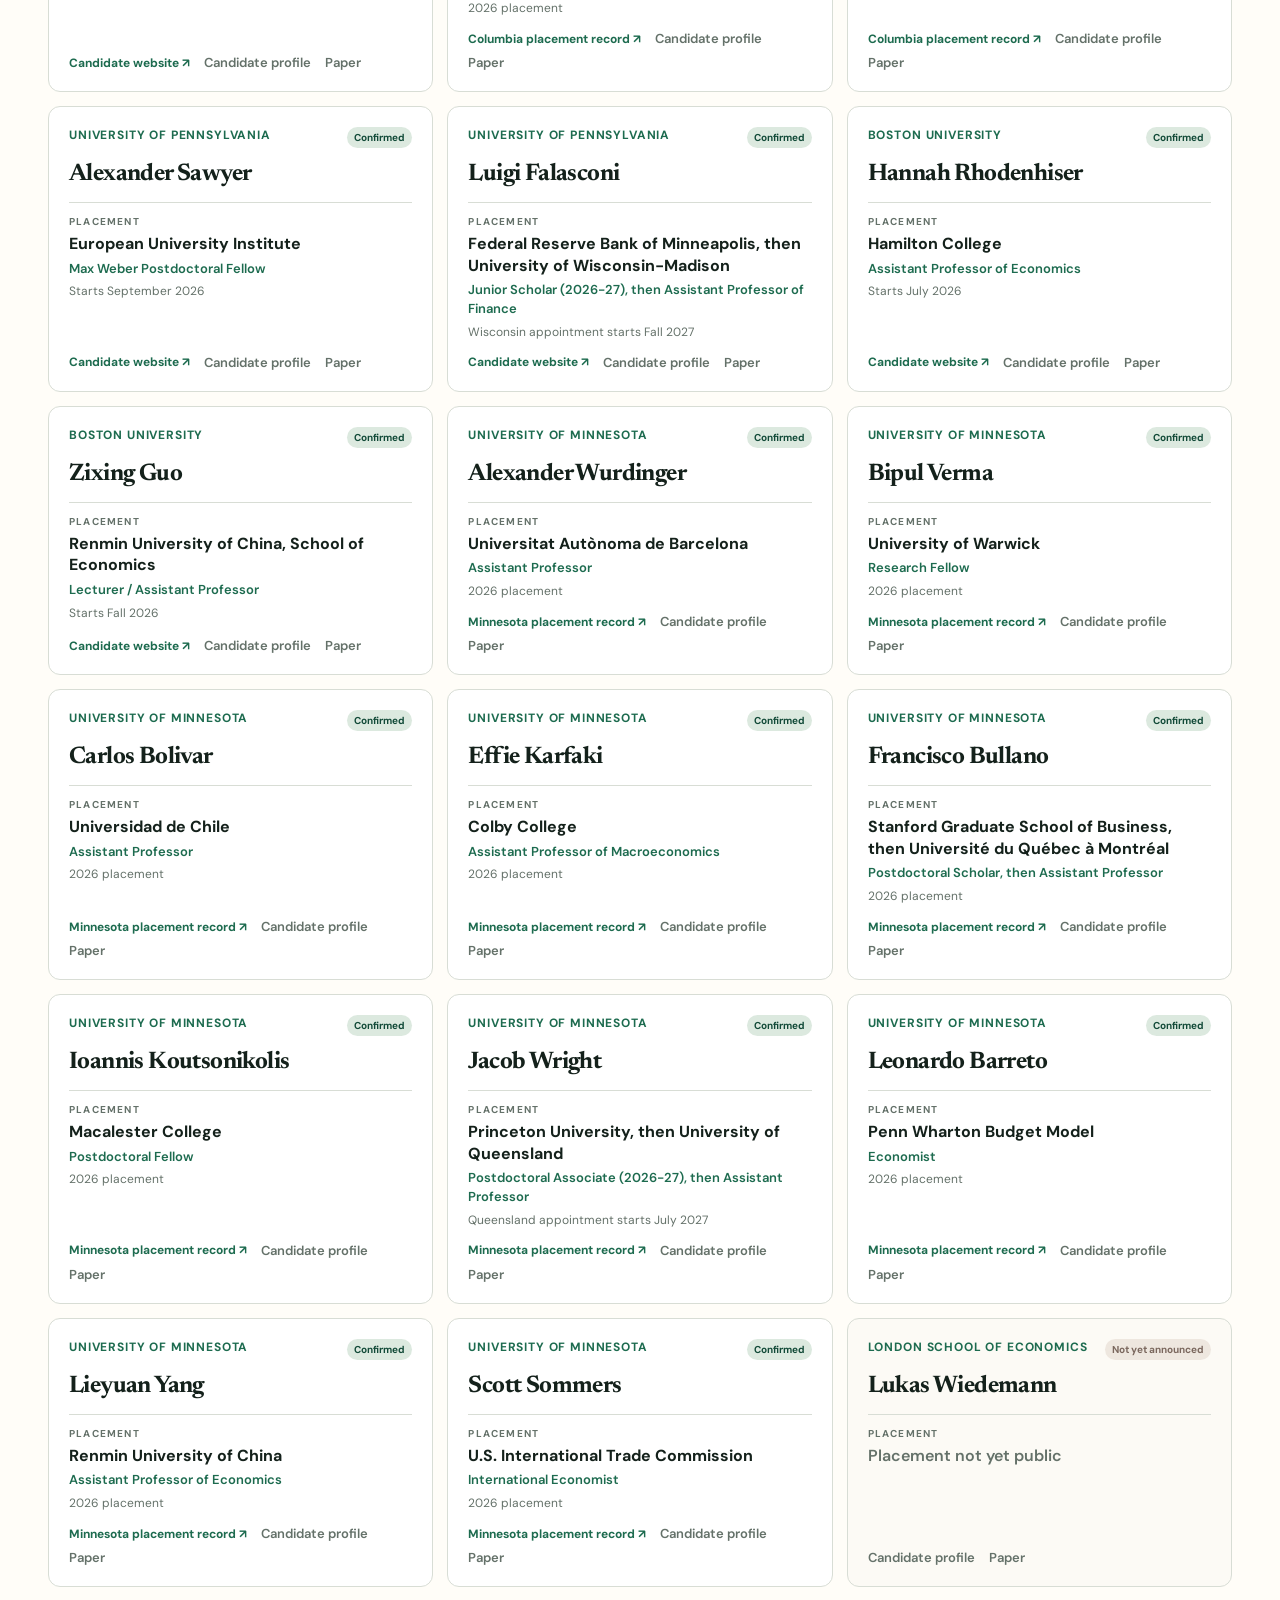
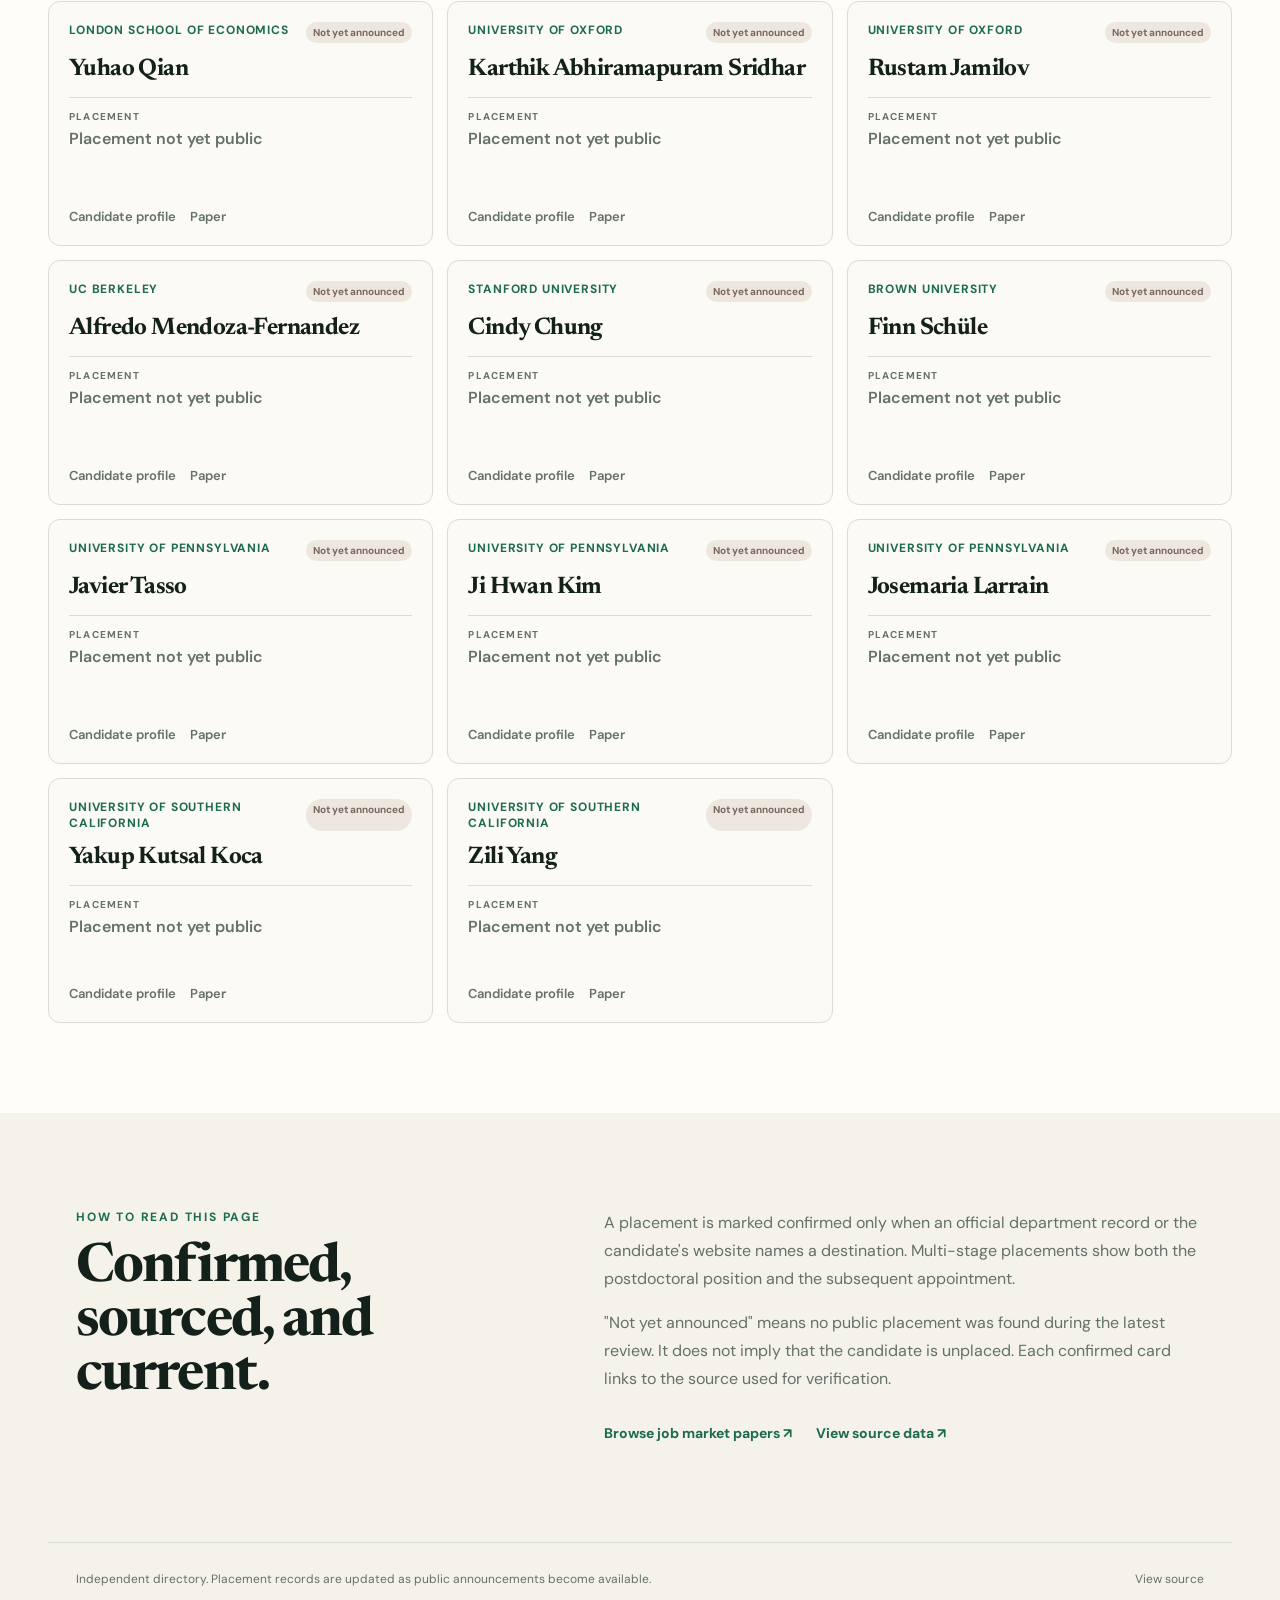
==== commit b4e2a094: "Compact placement candidate cards" ====
--- a/placements.html
+++ b/placements.html
@@ -8,7 +8,7 @@
   <link rel="preconnect" href="https://fonts.googleapis.com">
   <link rel="preconnect" href="https://fonts.gstatic.com" crossorigin>
   <link href="https://fonts.googleapis.com/css2?family=DM+Sans:wght@400;500;600;700&family=Newsreader:opsz,wght@6..72,600&display=swap" rel="stylesheet">
-  <link rel="stylesheet" href="static/styles.css?v=20260615-2">
+  <link rel="stylesheet" href="static/styles.css?v=20260615-3">
   <script src="static/placements.js" defer></script>
 </head>
 <body>
@@ -28,7 +28,6 @@
     <section class="hero placement-hero">
       <div class="eyebrow">2025-26 placement tracker</div>
       <h1>Where macro candidates<br><span>are headed.</span></h1>
-      <p class="hero-copy">Confirmed destinations and current roles for candidates in the paper directory, sourced from departments and candidate websites.</p>
       <div class="status-line" aria-live="polite">
         <span class="status-dot"></span>
         <span id="placement-summary">Loading placement data...</span>
--- a/static/styles.css
+++ b/static/styles.css
@@ -363,18 +363,18 @@
 
 .placement-grid {
   display: grid;
-  grid-template-columns: repeat(2, minmax(0, 1fr));
-  gap: 18px;
-  padding-top: 28px;
+  grid-template-columns: repeat(3, minmax(0, 1fr));
+  gap: 14px;
+  padding-top: 22px;
 }
 
 .placement-card {
-  min-height: 330px;
-  padding: 28px;
+  min-height: 245px;
+  padding: 20px;
   display: flex;
   flex-direction: column;
   border: 1px solid var(--line);
-  border-radius: 16px;
+  border-radius: 12px;
   background: #fff;
   transition: transform 180ms ease, box-shadow 180ms ease, border-color 180ms ease;
 }
@@ -386,18 +386,23 @@
 }
 
 .placement-card h3 {
-  margin-bottom: 24px;
+  margin-bottom: 14px;
   font-family: "Newsreader", serif;
-  font-size: 30px;
+  font-size: 24px;
   line-height: 1.08;
   letter-spacing: -0.025em;
 }
 
+.placement-card .card-top {
+  gap: 10px;
+  margin-bottom: 14px;
+}
+
 .placement-status {
   flex: 0 0 auto;
-  padding: 5px 9px;
+  padding: 4px 7px;
   border-radius: 999px;
-  font-size: 11px;
+  font-size: 10px;
   font-weight: 700;
 }
 
@@ -405,13 +410,13 @@
 .placement-status.pending { color: #7a675d; background: #eee7df; }
 
 .placement-detail {
-  padding-top: 18px;
+  padding-top: 12px;
   border-top: 1px solid var(--line);
 }
 
 .placement-label {
   display: block;
-  margin-bottom: 8px;
+  margin-bottom: 5px;
   color: var(--muted);
   font-size: 10px;
   font-weight: 700;
@@ -422,38 +427,38 @@
 .placement-destination {
   display: block;
   color: var(--ink);
-  font-size: 18px;
+  font-size: 16px;
   line-height: 1.35;
   overflow-wrap: anywhere;
 }
 
 .placement-position {
-  margin: 7px 0 0;
+  margin: 5px 0 0;
   color: var(--green);
-  font-size: 14px;
+  font-size: 13px;
   font-weight: 600;
   line-height: 1.45;
   overflow-wrap: anywhere;
 }
 
 .placement-timing {
-  margin: 8px 0 0;
+  margin: 5px 0 0;
   color: var(--muted);
   font-size: 12px;
 }
 
 .placement-links {
   margin-top: auto;
-  padding-top: 24px;
+  padding-top: 14px;
   display: flex;
   align-items: center;
   flex-wrap: wrap;
-  gap: 10px 18px;
+  gap: 7px 14px;
 }
 
 .source-link {
   color: var(--green);
-  font-size: 13px;
+  font-size: 12px;
   font-weight: 700;
   text-decoration: none;
   overflow-wrap: anywhere;
@@ -462,6 +467,14 @@
 .pending-card { background: #fcfaf5; }
 .pending-card .placement-destination { color: var(--muted); font-weight: 600; }
 #clear-placement-filters { color: #fff; border-color: var(--green); background: var(--green); }
+
+.placement-hero {
+  padding-bottom: 54px;
+}
+
+.placement-hero h1 {
+  margin-bottom: 20px;
+}
 
 .methodology {
   max-width: 1184px;
@@ -506,6 +519,10 @@
   clip: rect(0, 0, 0, 0);
   white-space: nowrap;
   border: 0;
+}
+
+@media (max-width: 1020px) {
+  .placement-grid { grid-template-columns: repeat(2, minmax(0, 1fr)); }
 }
 
 @media (max-width: 760px) {
@@ -523,7 +540,8 @@
   .paper-grid { grid-template-columns: 1fr; }
   .paper-card { min-height: 290px; padding: 24px; }
   .placement-grid { grid-template-columns: 1fr; }
-  .placement-card { min-height: 310px; padding: 24px; }
+  .placement-card { min-height: 0; padding: 18px; }
+  .placement-hero { padding-bottom: 48px; }
   .methodology { grid-template-columns: 1fr; gap: 36px; padding: 70px 20px; }
   footer { margin-inline: 20px; padding-inline: 0; flex-direction: column; }
 }
